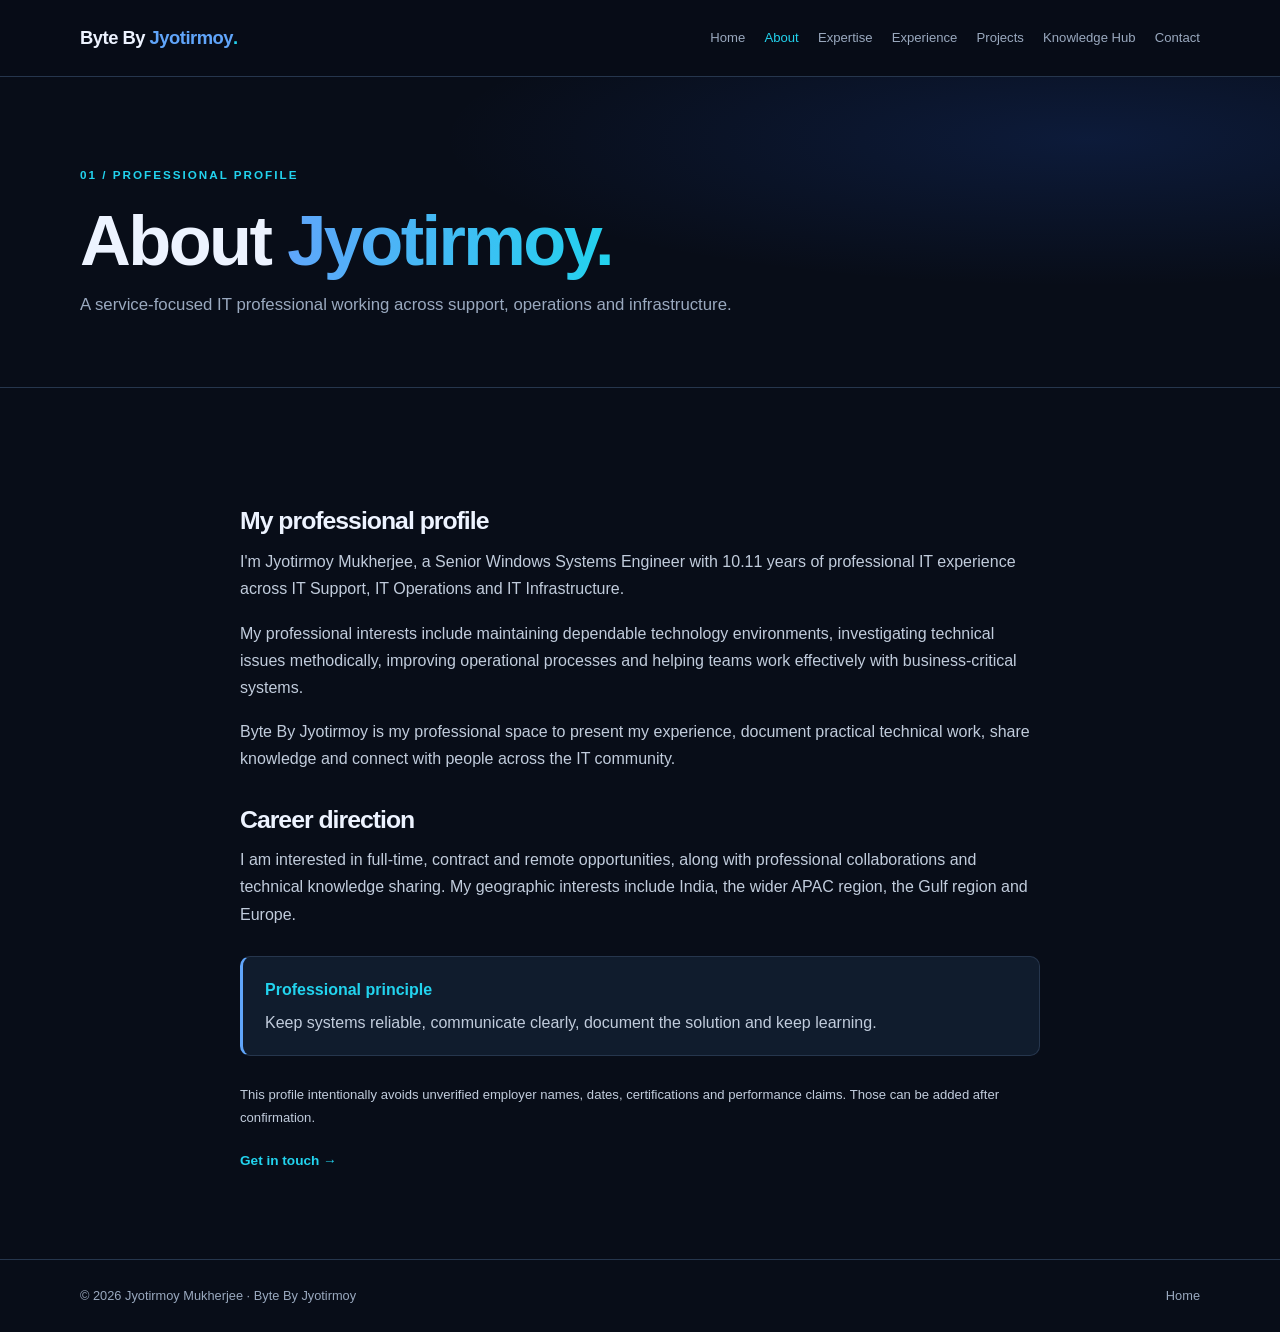
==== pages/about.html @ fb9c0bba "Build responsive multi-page portfolio foundation" ====
<!doctype html>
<html lang="en">
<head>
  <meta charset="utf-8"><meta name="viewport" content="width=device-width, initial-scale=1"><meta name="theme-color" content="#080d18">
  <meta name="description" content="Professional profile of Jyotirmoy Mukherjee, Senior Windows Systems Engineer.">
  <meta name="author" content="Jyotirmoy Mukherjee"><link rel="canonical" href="https://bytebyjm.vercel.app/pages/about.html"><link rel="icon" href="../favicon.svg" type="image/svg+xml"><link rel="stylesheet" href="../css/style.css"><title>About | Byte By Jyotirmoy</title><script src="../js/main.js" defer></script>
</head>
<body>
<header class="site-header"><div class="container nav-wrap"><a class="brand" href="../index.html">Byte By <span>Jyotirmoy</span><b>.</b></a><button class="menu-toggle" type="button" aria-expanded="false" aria-controls="primary-nav">Menu <span aria-hidden="true">☰</span></button><nav id="primary-nav" class="primary-nav" aria-label="Main navigation"><a href="../index.html">Home</a><a href="about.html" aria-current="page">About</a><a href="expertise.html">Expertise</a><a href="experience.html">Experience</a><a href="projects.html">Projects</a><a href="knowledge.html">Knowledge Hub</a><a href="contact.html">Contact</a></nav></div></header>
<main><section class="page-hero"><div class="container"><p class="eyebrow">01 / Professional profile</p><h1>About <span>Jyotirmoy.</span></h1><p class="lead">A service-focused IT professional working across support, operations and infrastructure.</p></div></section>
<section class="section"><div class="container content-narrow"><h2>My professional profile</h2><p>I'm Jyotirmoy Mukherjee, a Senior Windows Systems Engineer with 10.11 years of professional IT experience across IT Support, IT Operations and IT Infrastructure.</p><p>My professional interests include maintaining dependable technology environments, investigating technical issues methodically, improving operational processes and helping teams work effectively with business-critical systems.</p><p>Byte By Jyotirmoy is my professional space to present my experience, document practical technical work, share knowledge and connect with people across the IT community.</p><h2>Career direction</h2><p>I am interested in full-time, contract and remote opportunities, along with professional collaborations and technical knowledge sharing. My geographic interests include India, the wider APAC region, the Gulf region and Europe.</p><div class="callout"><strong>Professional principle</strong><p>Keep systems reliable, communicate clearly, document the solution and keep learning.</p></div><p class="muted small">This profile intentionally avoids unverified employer names, dates, certifications and performance claims. Those can be added after confirmation.</p><a class="text-link" href="contact.html">Get in touch →</a></div></section></main>
<footer class="site-footer"><div class="container footer-inner"><p>© <span data-year></span> Jyotirmoy Mukherjee · Byte By Jyotirmoy</p><p><a href="../index.html">Home</a></p></div></footer><a class="back-top" href="#top" aria-label="Back to top">↑</a></body></html>
---- css/style.css ----
:root{color-scheme:dark;--bg:#080d18;--surface:#101827;--surface-2:#142238;--text:#edf3ff;--muted:#9aa9bf;--blue:#60a5fa;--cyan:#22d3ee;--border:#26364d;--max:1120px}
*{box-sizing:border-box;margin:0;padding:0}
html{scroll-behavior:smooth;scroll-padding-top:90px}
body{background:var(--bg);color:var(--text);font-family:Inter,"Segoe UI",Arial,sans-serif;line-height:1.7;min-height:100vh}
a{color:inherit;text-decoration:none}
a:focus-visible,button:focus-visible{outline:3px solid var(--cyan);outline-offset:4px}
.container{width:min(92%,var(--max));margin-inline:auto}
.site-header{position:sticky;top:0;z-index:20;background:rgba(8,13,24,.94);backdrop-filter:blur(14px);border-bottom:1px solid var(--border)}
.nav-wrap{min-height:76px;display:flex;align-items:center;justify-content:space-between;gap:24px}
.brand{font-size:1.15rem;font-weight:800;letter-spacing:-.5px;white-space:nowrap}.brand span{color:var(--blue)}.brand b{color:var(--cyan)}
.primary-nav{display:flex;align-items:center;gap:clamp(10px,1.5vw,22px)}.primary-nav a{font-size:.82rem;color:var(--muted);transition:color .2s}.primary-nav a:hover,.primary-nav a[aria-current=page]{color:var(--cyan)}
.menu-toggle{display:none;background:var(--surface);border:1px solid var(--border);border-radius:8px;padding:8px 12px;color:var(--text);font:inherit;cursor:pointer}
.hero{position:relative;overflow:hidden;min-height:620px;display:flex;align-items:center;background:radial-gradient(ellipse at 78% 28%,rgba(37,99,235,.2),transparent 40%),radial-gradient(ellipse at 10% 85%,rgba(34,211,238,.09),transparent 36%)}
.hero-inner{position:relative;padding-block:90px}.eyebrow{color:var(--cyan);font-size:.73rem;font-weight:800;letter-spacing:2px;text-transform:uppercase}
h1{font-size:clamp(2.6rem,6.5vw,5.2rem);line-height:1.08;letter-spacing:-2.6px;margin:18px 0 22px;max-width:850px}h1 span,.gradient{background:linear-gradient(95deg,var(--blue),var(--cyan));background-clip:text;-webkit-background-clip:text;color:transparent}
.hero h2{font-size:clamp(1.1rem,2.7vw,1.55rem);font-weight:550;color:#c7d7ed}
.lead{max-width:720px;color:var(--muted);font-size:1.05rem;margin:20px 0 28px}
.button-row{display:flex;flex-wrap:wrap;gap:12px}.button{display:inline-flex;align-items:center;justify-content:center;gap:10px;padding:12px 19px;border-radius:8px;border:1px solid var(--border);font-size:.88rem;font-weight:750;transition:transform .2s,border-color .2s}.button:hover{transform:translateY(-2px);border-color:var(--cyan)}.button-primary{background:linear-gradient(100deg,#2563eb,#0891b2);border:0;color:#fff}.button-quiet{background:var(--surface)}
.availability{margin-top:28px;color:var(--muted);font-size:.85rem;display:flex;align-items:center;gap:10px}.status-dot{width:9px;height:9px;border-radius:50%;background:#34d399;box-shadow:0 0 12px #34d399}
.hero-orbit{position:absolute;right:4%;top:50%;transform:translateY(-50%);width:230px;height:230px;border:1px solid rgba(96,165,250,.25);border-radius:50%;display:grid;place-items:center;color:rgba(96,165,250,.28);font-weight:900;font-size:2rem;letter-spacing:5px;box-shadow:0 0 70px rgba(34,211,238,.07),inset 0 0 60px rgba(37,99,235,.08)}.hero-orbit span{position:absolute}.hero-orbit span:nth-child(2){font-size:.75rem;letter-spacing:3px;transform:translateY(30px)}.hero-orbit span:nth-child(3){font-size:.75rem;letter-spacing:3px;transform:translateY(55px)}
.section{padding:86px 0}.section-alt{background:#0b1321;border-block:1px solid var(--border)}.section-heading{max-width:700px;margin-bottom:34px}.section-heading h2,.split-callout h2,.content-narrow h2,.contact-layout h2{font-size:clamp(1.8rem,4vw,2.7rem);line-height:1.2;letter-spacing:-1px;margin:10px 0 14px}.section-heading>p:last-child{color:var(--muted)}
.stat-grid{display:grid;grid-template-columns:repeat(3,1fr);gap:15px;margin-bottom:20px}.stat-card{background:var(--surface);border:1px solid var(--border);border-radius:13px;padding:22px}.stat-card strong{display:block;font-size:1.8rem;color:var(--blue)}.stat-card span{font-size:.85rem;color:var(--muted)}
.feature-grid{display:grid;grid-template-columns:repeat(3,minmax(0,1fr));gap:17px}.feature-card{display:flex;flex-direction:column;align-items:flex-start;min-height:230px;padding:24px;background:var(--surface);border:1px solid var(--border);border-radius:14px;transition:transform .2s,border-color .2s}.feature-card:hover{transform:translateY(-3px);border-color:#3b6591}.feature-card h2,.feature-card h3{font-size:1.2rem;margin:13px 0 8px}.feature-card p{font-size:.9rem;color:var(--muted)}.card-kicker{color:var(--cyan);font-size:.7rem;letter-spacing:1.5px;font-weight:800}.text-link{color:var(--cyan);font-size:.85rem;font-weight:700;margin-top:auto;padding-top:18px}
.split-callout{display:flex;align-items:center;justify-content:space-between;gap:30px}.split-callout>div{max-width:650px}.muted{color:var(--muted)}.small{font-size:.82rem}
.page-hero{padding:88px 0 68px;background:radial-gradient(ellipse at 85% 20%,rgba(37,99,235,.16),transparent 42%);border-bottom:1px solid var(--border)}.page-hero h1{font-size:clamp(2.5rem,6vw,4.4rem);margin-bottom:10px}.page-hero .lead{margin:12px 0 0}
.content-narrow{max-width:800px}.content-narrow h2{font-size:1.55rem;margin:32px 0 12px}.content-narrow p{color:#c1ccdc;margin:0 0 17px}
.callout,.note{padding:19px 22px;margin:28px 0;background:#101c2d;border:1px solid var(--border);border-left:3px solid var(--blue);border-radius:10px}.callout p{margin:6px 0 0}.callout strong{color:var(--cyan)}.note{color:var(--muted);font-size:.85rem}
.expertise-grid .feature-card{min-height:220px}.expertise-grid h2{margin:10px 0}.tag-list{display:flex;flex-wrap:wrap;gap:8px;margin-top:18px}.tag-list span,.pill{display:inline-flex;border:1px solid #29466b;background:#182b45;color:#b6d7ff;border-radius:30px;padding:4px 10px;font-size:.73rem}.pill{margin-top:18px}
.experience-panel{padding:26px;margin-bottom:18px;border:1px solid var(--border);border-radius:13px;background:var(--surface)}.experience-panel h2{font-size:1.45rem;margin:8px 0}.experience-panel p{margin:8px 0}
.contact-layout{display:grid;grid-template-columns:1.1fr .9fr;gap:32px;align-items:start}.contact-layout .button{margin-top:14px}.contact-card{background:var(--surface);border:1px solid var(--border);border-radius:14px;padding:27px}.contact-card h3{margin-bottom:18px}.contact-card p{margin:0 0 17px}.contact-card a{color:var(--cyan);overflow-wrap:anywhere}
.site-footer{border-top:1px solid var(--border);padding:25px 0;color:var(--muted);font-size:.8rem}.footer-inner{display:flex;justify-content:space-between;gap:15px;flex-wrap:wrap}.site-footer a:hover{color:var(--cyan)}
.back-top{position:fixed;right:20px;bottom:20px;width:42px;height:42px;display:grid;place-items:center;border-radius:9px;background:var(--surface-2);border:1px solid var(--border);color:var(--text);opacity:0;pointer-events:none;transition:opacity .2s}.back-top.visible{opacity:1;pointer-events:auto}
@media(max-width:920px){.primary-nav{gap:10px}.primary-nav a{font-size:.76rem}.hero-orbit{opacity:.45;right:-4%}.hero-inner{z-index:1}}
@media(max-width:760px){.nav-wrap{min-height:68px}.menu-toggle{display:inline-flex;gap:9px;align-items:center}.primary-nav{display:none;position:absolute;top:68px;left:0;right:0;padding:18px 4%;background:#0c1422;border-bottom:1px solid var(--border);flex-direction:column;align-items:stretch;gap:0}.primary-nav.open{display:flex}.primary-nav a{padding:10px 4px;font-size:.9rem}.hero{min-height:560px}.hero-orbit{width:160px;height:160px;right:-45px;top:70%;opacity:.24}.feature-grid{grid-template-columns:repeat(2,minmax(0,1fr))}.contact-layout{grid-template-columns:1fr}.split-callout{align-items:flex-start;flex-direction:column}}
@media(max-width:540px){.section{padding:64px 0}.hero-inner{padding-block:72px}h1{letter-spacing:-1.4px}.feature-grid,.stat-grid{grid-template-columns:1fr}.feature-card{min-height:190px}.page-hero{padding:68px 0 52px}.footer-inner{flex-direction:column}}
@media(prefers-reduced-motion:reduce){html{scroll-behavior:auto}*,*::before,*::after{transition:none!important;animation:none!important}}
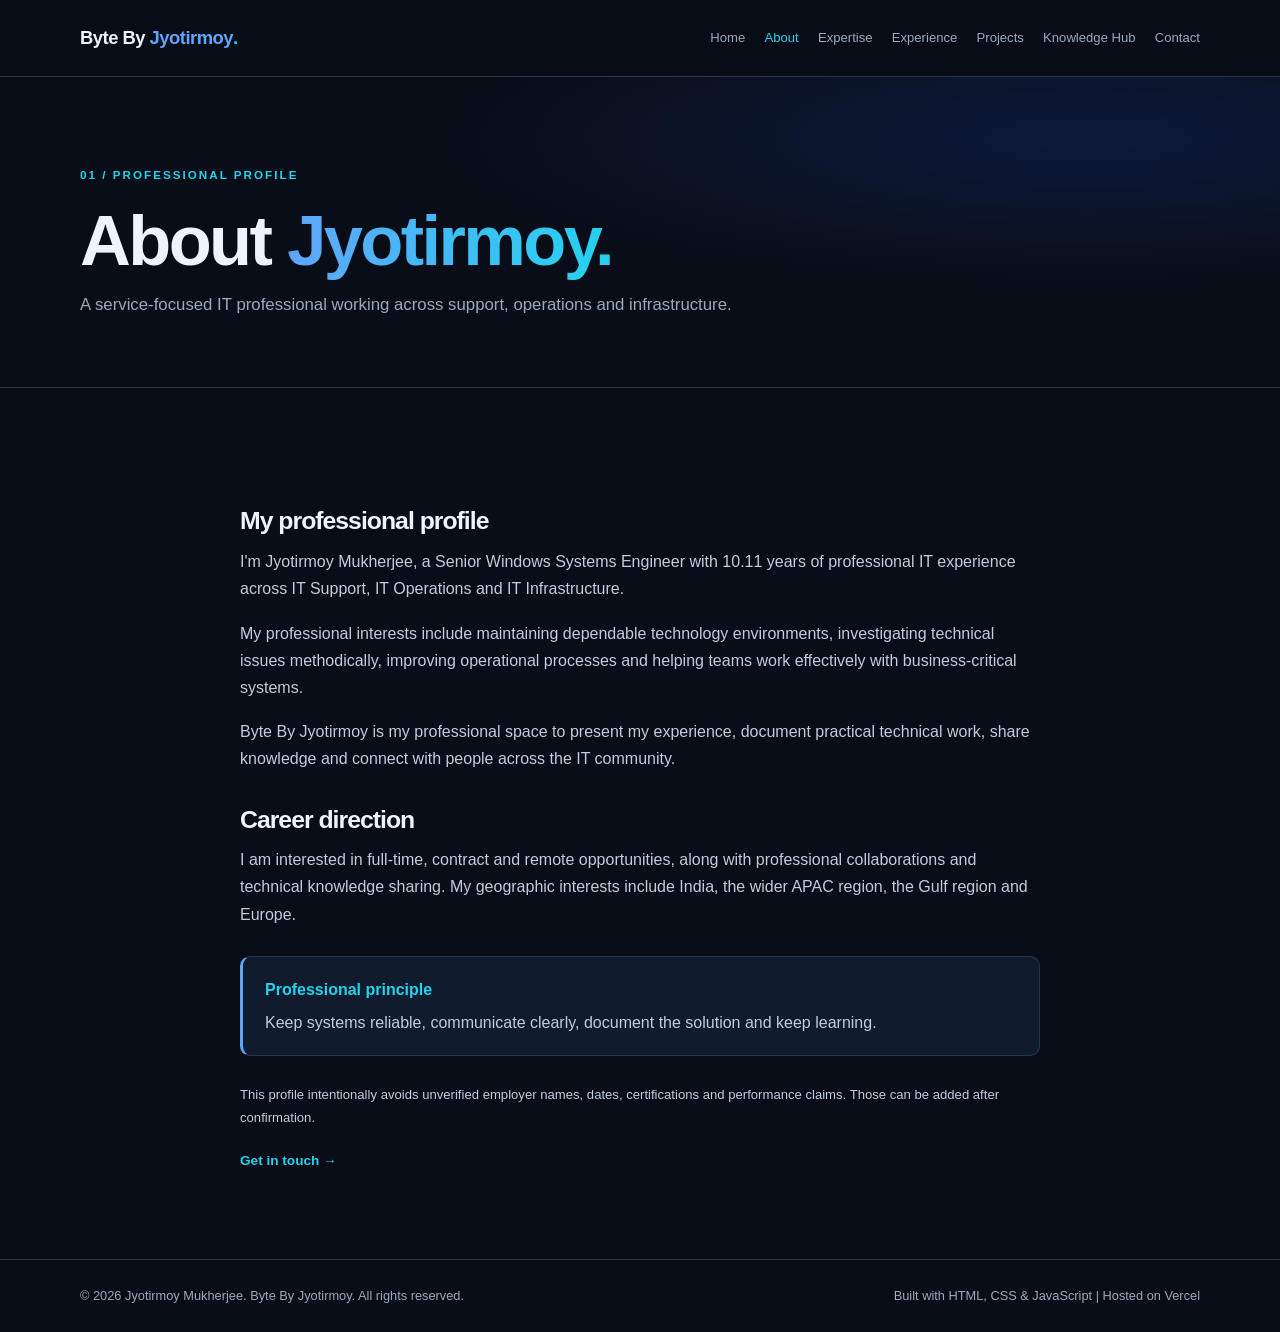
==== commit 49b10e47: "Update portfolio footer and professional contact details" ====
--- a/pages/about.html
+++ b/pages/about.html
@@ -9,4 +9,4 @@
 <header class="site-header"><div class="container nav-wrap"><a class="brand" href="../index.html">Byte By <span>Jyotirmoy</span><b>.</b></a><button class="menu-toggle" type="button" aria-expanded="false" aria-controls="primary-nav">Menu <span aria-hidden="true">☰</span></button><nav id="primary-nav" class="primary-nav" aria-label="Main navigation"><a href="../index.html">Home</a><a href="about.html" aria-current="page">About</a><a href="expertise.html">Expertise</a><a href="experience.html">Experience</a><a href="projects.html">Projects</a><a href="knowledge.html">Knowledge Hub</a><a href="contact.html">Contact</a></nav></div></header>
 <main><section class="page-hero"><div class="container"><p class="eyebrow">01 / Professional profile</p><h1>About <span>Jyotirmoy.</span></h1><p class="lead">A service-focused IT professional working across support, operations and infrastructure.</p></div></section>
 <section class="section"><div class="container content-narrow"><h2>My professional profile</h2><p>I'm Jyotirmoy Mukherjee, a Senior Windows Systems Engineer with 10.11 years of professional IT experience across IT Support, IT Operations and IT Infrastructure.</p><p>My professional interests include maintaining dependable technology environments, investigating technical issues methodically, improving operational processes and helping teams work effectively with business-critical systems.</p><p>Byte By Jyotirmoy is my professional space to present my experience, document practical technical work, share knowledge and connect with people across the IT community.</p><h2>Career direction</h2><p>I am interested in full-time, contract and remote opportunities, along with professional collaborations and technical knowledge sharing. My geographic interests include India, the wider APAC region, the Gulf region and Europe.</p><div class="callout"><strong>Professional principle</strong><p>Keep systems reliable, communicate clearly, document the solution and keep learning.</p></div><p class="muted small">This profile intentionally avoids unverified employer names, dates, certifications and performance claims. Those can be added after confirmation.</p><a class="text-link" href="contact.html">Get in touch →</a></div></section></main>
-<footer class="site-footer"><div class="container footer-inner"><p>© <span data-year></span> Jyotirmoy Mukherjee · Byte By Jyotirmoy</p><p><a href="../index.html">Home</a></p></div></footer><a class="back-top" href="#top" aria-label="Back to top">↑</a></body></html>+<footer class="site-footer"><div class="container footer-inner"><p>© <span data-year></span> Jyotirmoy Mukherjee. Byte By Jyotirmoy. All rights reserved.</p><p>Built with HTML, CSS &amp; JavaScript | Hosted on Vercel</p></div></footer><a class="back-top" href="#top" aria-label="Back to top">↑</a></body></html>
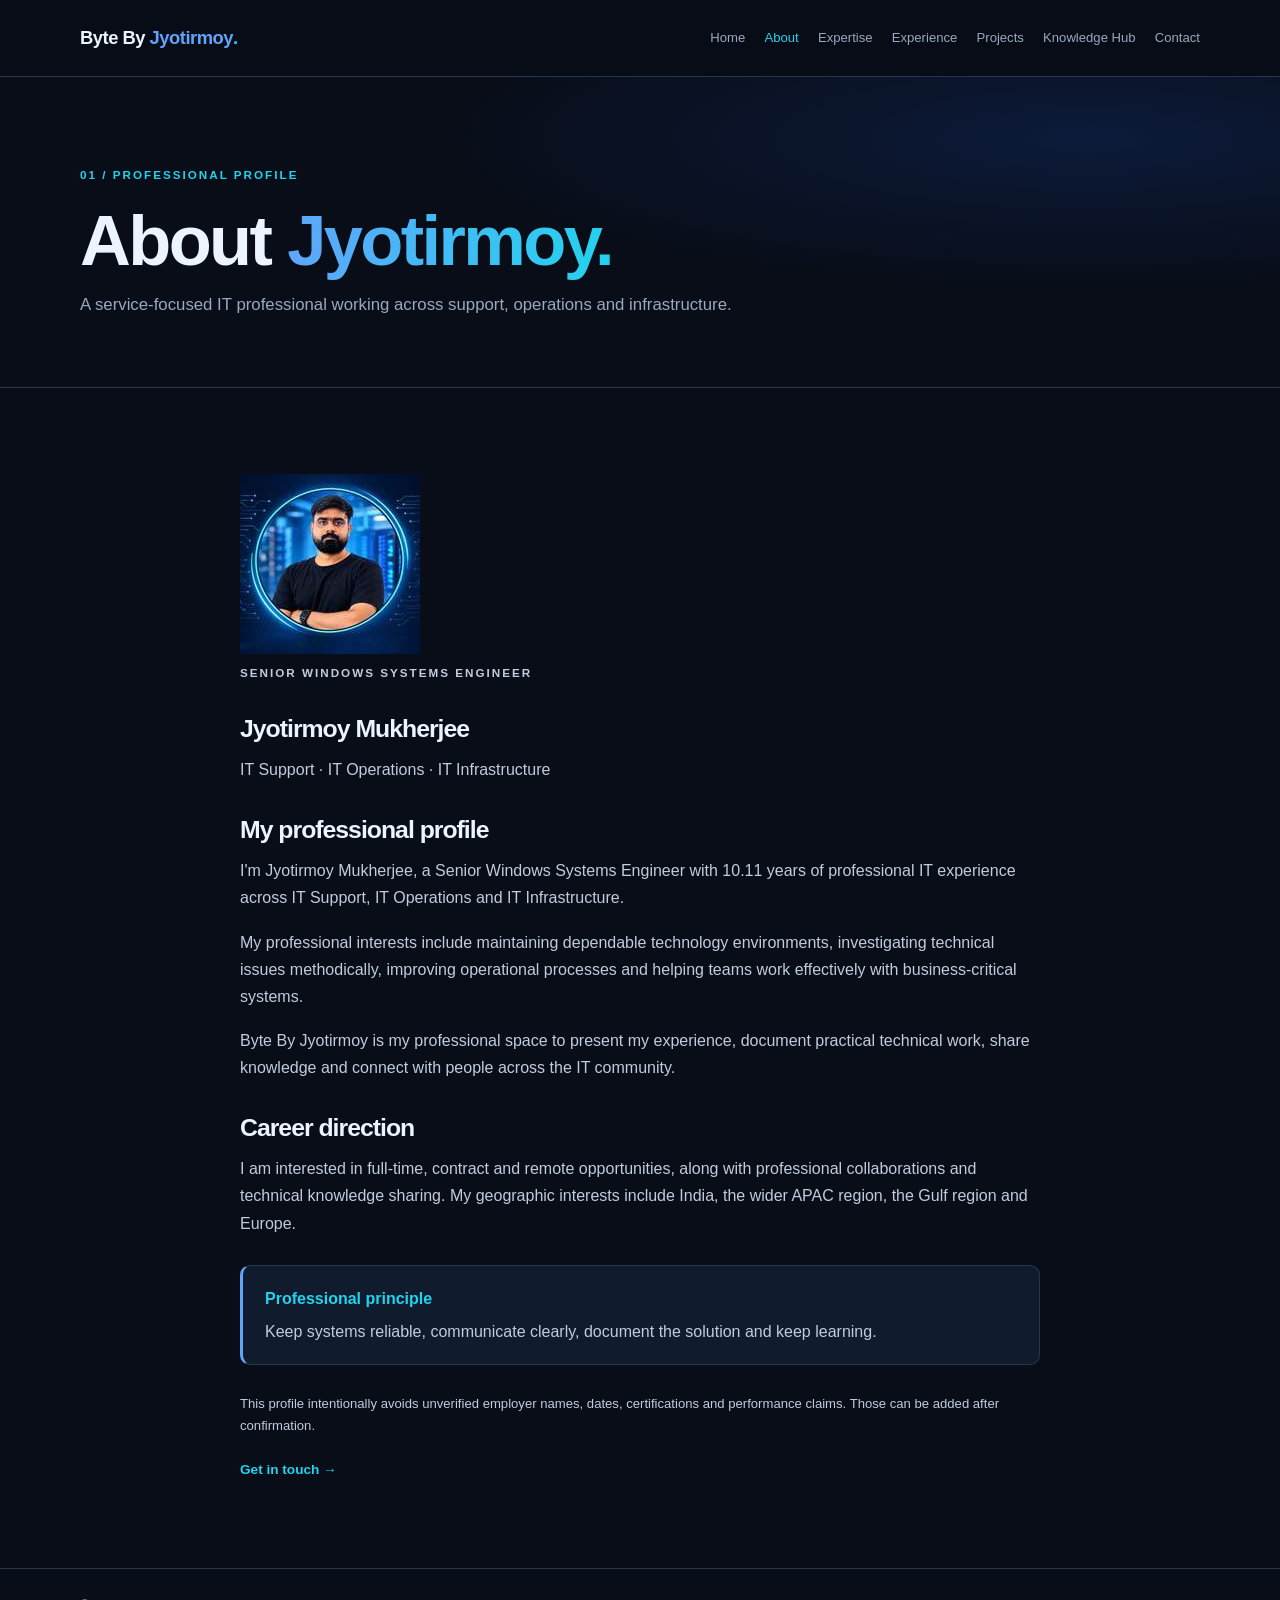
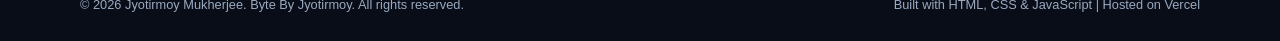
==== commit 7cefb124: "Add approved circular portrait to About page" ====
--- a/pages/about.html
+++ b/pages/about.html
@@ -8,5 +8,10 @@
 <body>
 <header class="site-header"><div class="container nav-wrap"><a class="brand" href="../index.html">Byte By <span>Jyotirmoy</span><b>.</b></a><button class="menu-toggle" type="button" aria-expanded="false" aria-controls="primary-nav">Menu <span aria-hidden="true">☰</span></button><nav id="primary-nav" class="primary-nav" aria-label="Main navigation"><a href="../index.html">Home</a><a href="about.html" aria-current="page">About</a><a href="expertise.html">Expertise</a><a href="experience.html">Experience</a><a href="projects.html">Projects</a><a href="knowledge.html">Knowledge Hub</a><a href="contact.html">Contact</a></nav></div></header>
 <main><section class="page-hero"><div class="container"><p class="eyebrow">01 / Professional profile</p><h1>About <span>Jyotirmoy.</span></h1><p class="lead">A service-focused IT professional working across support, operations and infrastructure.</p></div></section>
-<section class="section"><div class="container content-narrow"><h2>My professional profile</h2><p>I'm Jyotirmoy Mukherjee, a Senior Windows Systems Engineer with 10.11 years of professional IT experience across IT Support, IT Operations and IT Infrastructure.</p><p>My professional interests include maintaining dependable technology environments, investigating technical issues methodically, improving operational processes and helping teams work effectively with business-critical systems.</p><p>Byte By Jyotirmoy is my professional space to present my experience, document practical technical work, share knowledge and connect with people across the IT community.</p><h2>Career direction</h2><p>I am interested in full-time, contract and remote opportunities, along with professional collaborations and technical knowledge sharing. My geographic interests include India, the wider APAC region, the Gulf region and Europe.</p><div class="callout"><strong>Professional principle</strong><p>Keep systems reliable, communicate clearly, document the solution and keep learning.</p></div><p class="muted small">This profile intentionally avoids unverified employer names, dates, certifications and performance claims. Those can be added after confirmation.</p><a class="text-link" href="contact.html">Get in touch →</a></div></section></main>
+<section class="section"><div class="container content-narrow">
+<div class="about-profile">
+  <div class="about-portrait-frame"><img class="about-portrait" src="../assets/jyotirmoy-about-portrait.jpg" alt="Portrait of Jyotirmoy Mukherjee wearing a plain black T-shirt" width="180" height="180" fetchpriority="high"></div>
+  <div class="about-profile-intro"><p class="eyebrow">Senior Windows Systems Engineer</p><h2>Jyotirmoy Mukherjee</h2><p>IT Support · IT Operations · IT Infrastructure</p></div>
+</div>
+<h2>My professional profile</h2><p>I'm Jyotirmoy Mukherjee, a Senior Windows Systems Engineer with 10.11 years of professional IT experience across IT Support, IT Operations and IT Infrastructure.</p><p>My professional interests include maintaining dependable technology environments, investigating technical issues methodically, improving operational processes and helping teams work effectively with business-critical systems.</p><p>Byte By Jyotirmoy is my professional space to present my experience, document practical technical work, share knowledge and connect with people across the IT community.</p><h2>Career direction</h2><p>I am interested in full-time, contract and remote opportunities, along with professional collaborations and technical knowledge sharing. My geographic interests include India, the wider APAC region, the Gulf region and Europe.</p><div class="callout"><strong>Professional principle</strong><p>Keep systems reliable, communicate clearly, document the solution and keep learning.</p></div><p class="muted small">This profile intentionally avoids unverified employer names, dates, certifications and performance claims. Those can be added after confirmation.</p><a class="text-link" href="contact.html">Get in touch →</a></div></section></main>
 <footer class="site-footer"><div class="container footer-inner"><p>© <span data-year></span> Jyotirmoy Mukherjee. Byte By Jyotirmoy. All rights reserved.</p><p>Built with HTML, CSS &amp; JavaScript | Hosted on Vercel</p></div></footer><a class="back-top" href="#top" aria-label="Back to top">↑</a></body></html>
--- a/css/style.css
+++ b/css/style.css
@@ -27,10 +27,38 @@
 .callout,.note{padding:19px 22px;margin:28px 0;background:#101c2d;border:1px solid var(--border);border-left:3px solid var(--blue);border-radius:10px}.callout p{margin:6px 0 0}.callout strong{color:var(--cyan)}.note{color:var(--muted);font-size:.85rem}
 .expertise-grid .feature-card{min-height:220px}.expertise-grid h2{margin:10px 0}.tag-list{display:flex;flex-wrap:wrap;gap:8px;margin-top:18px}.tag-list span,.pill{display:inline-flex;border:1px solid #29466b;background:#182b45;color:#b6d7ff;border-radius:30px;padding:4px 10px;font-size:.73rem}.pill{margin-top:18px}
 .experience-panel{padding:26px;margin-bottom:18px;border:1px solid var(--border);border-radius:13px;background:var(--surface)}.experience-panel h2{font-size:1.45rem;margin:8px 0}.experience-panel p{margin:8px 0}
-.contact-layout{display:grid;grid-template-columns:1.1fr .9fr;gap:32px;align-items:start}.contact-layout .button{margin-top:14px}.contact-card{background:var(--surface);border:1px solid var(--border);border-radius:14px;padding:27px}.contact-card h3{margin-bottom:18px}.contact-card p{margin:0 0 17px}.contact-card a{color:var(--cyan);overflow-wrap:anywhere}
+.contact-layout{display:grid;grid-template-columns:1.1fr .9fr;gap:32px;align-items:start}.contact-layout .button{margin-top:14px}.contact-card{background:var(--surface);border:1px solid var(--border);border-radius:14px;padding:27px}.contact-card h3{margin-bottom:18px}.contact-card p{margin:0 0 17px}.contact-card a{color:var(--cyan);overflow-wrap:anywhere}.contact-layout ul{padding-left:1.2rem;color:var(--muted)}.contact-layout li{margin:0 0 10px}.contact-card li{overflow-wrap:anywhere}
 .site-footer{border-top:1px solid var(--border);padding:25px 0;color:var(--muted);font-size:.8rem}.footer-inner{display:flex;justify-content:space-between;gap:15px;flex-wrap:wrap}.site-footer a:hover{color:var(--cyan)}
 .back-top{position:fixed;right:20px;bottom:20px;width:42px;height:42px;display:grid;place-items:center;border-radius:9px;background:var(--surface-2);border:1px solid var(--border);color:var(--text);opacity:0;pointer-events:none;transition:opacity .2s}.back-top.visible{opacity:1;pointer-events:auto}
 @media(max-width:920px){.primary-nav{gap:10px}.primary-nav a{font-size:.76rem}.hero-orbit{opacity:.45;right:-4%}.hero-inner{z-index:1}}
 @media(max-width:760px){.nav-wrap{min-height:68px}.menu-toggle{display:inline-flex;gap:9px;align-items:center}.primary-nav{display:none;position:absolute;top:68px;left:0;right:0;padding:18px 4%;background:#0c1422;border-bottom:1px solid var(--border);flex-direction:column;align-items:stretch;gap:0}.primary-nav.open{display:flex}.primary-nav a{padding:10px 4px;font-size:.9rem}.hero{min-height:560px}.hero-orbit{width:160px;height:160px;right:-45px;top:70%;opacity:.24}.feature-grid{grid-template-columns:repeat(2,minmax(0,1fr))}.contact-layout{grid-template-columns:1fr}.split-callout{align-items:flex-start;flex-direction:column}}
 @media(max-width:540px){.section{padding:64px 0}.hero-inner{padding-block:72px}h1{letter-spacing:-1.4px}.feature-grid,.stat-grid{grid-template-columns:1fr}.feature-card{min-height:190px}.page-hero{padding:68px 0 52px}.footer-inner{flex-direction:column}}
 @media(prefers-reduced-motion:reduce){html{scroll-behavior:auto}*,*::before,*::after{transition:none!important;animation:none!important}}
+
+.article-content{max-width:820px}.article-content>p{color:#c1ccdc;margin:0 0 20px}.article-content h2{font-size:1.45rem;margin:30px 0 12px}.article-content ul,.article-content ol{padding-left:1.4rem;color:#c1ccdc;margin:10px 0 22px}.article-content li{margin:0 0 12px}.article-steps{list-style:none;counter-reset:article-step;padding:0!important}.article-steps>li{counter-increment:article-step;padding:22px;margin:18px 0;background:var(--surface);border:1px solid var(--border);border-radius:12px}.article-steps>li h2{margin:0 0 10px}.article-steps>li h2:before{content:counter(article-step) ". ";color:var(--cyan)}.article-content pre{overflow-x:auto;padding:16px 18px;margin:14px 0 20px;background:#050a12;border:1px solid var(--border);border-radius:9px;color:#b9e6ff}.article-content code{font-family:Consolas,"Courier New",monospace}.article-discussion{padding:22px;margin:28px 0;background:var(--surface);border:1px solid var(--border);border-radius:12px}.article-tags{color:var(--cyan)!important;font-weight:650}
+
+/* Tips & Tricks article: animated USB storage illustration */
+.usb-visual{position:relative;min-height:230px;margin:0 0 32px;padding:28px;display:flex;align-items:center;justify-content:center;gap:34px;overflow:hidden;background:radial-gradient(ellipse at 50% 50%,rgba(34,211,238,.11),transparent 62%),#0b1422;border:1px solid var(--border);border-radius:16px}
+.usb-visual-orbit{position:absolute;width:190px;height:190px;border:1px dashed rgba(96,165,250,.35);border-radius:50%;animation:usb-orbit 18s linear infinite}
+.usb-drive{position:relative;width:78px;height:112px;animation:usb-float 3s ease-in-out infinite;filter:drop-shadow(0 10px 18px rgba(0,0,0,.3))}
+.usb-body{position:absolute;left:8px;bottom:0;width:62px;height:76px;border:2px solid #60a5fa;border-radius:12px 12px 17px 17px;background:linear-gradient(145deg,#1e4168,#10243d)}
+.usb-cap{position:absolute;left:19px;top:0;width:40px;height:39px;border:2px solid #93c5fd;border-bottom:0;border-radius:7px 7px 2px 2px;background:#183554}
+.usb-prongs{position:absolute;z-index:2;left:27px;top:-9px;width:8px;height:17px;background:#cbd5e1;box-shadow:16px 0 #cbd5e1}
+.usb-visual-status{display:flex;flex-direction:column;gap:5px;z-index:1}
+.usb-visual-status strong{font-size:1.05rem;letter-spacing:1.4px}
+.usb-visual-status>span:last-child{color:#fda4af;font-size:.75rem;font-weight:800;letter-spacing:1.5px}
+.usb-status-dot{width:9px;height:9px;border-radius:50%;background:#fb7185;box-shadow:0 0 0 0 rgba(251,113,133,.55);animation:usb-pulse 1.8s infinite}
+.usb-registry-label{position:absolute;bottom:16px;right:18px;color:var(--muted);font:.75rem Consolas,monospace}
+.usb-registry-label b{color:var(--cyan);margin-left:8px}
+.article-content kbd{display:inline-block;padding:2px 7px;border:1px solid var(--border);border-radius:5px;background:#101827;color:#dbeafe;font:.85em Consolas,monospace}
+.registry-values{display:grid;grid-template-columns:repeat(2,minmax(0,1fr));gap:14px;margin:22px 0}
+.registry-values>div{display:flex;flex-direction:column;gap:5px;padding:18px;background:var(--surface);border:1px solid var(--border);border-radius:11px}
+.registry-values span{font:800 1.8rem Consolas,monospace;color:var(--cyan)}
+.registry-values small,.article-source{color:var(--muted)}
+.article-source{font-size:.84rem;margin:22px 0}
+.article-source a{color:var(--cyan);text-decoration:underline;text-underline-offset:3px}
+@keyframes usb-float{0%,100%{transform:translateY(0)}50%{transform:translateY(-9px)}}
+@keyframes usb-pulse{0%{box-shadow:0 0 0 0 rgba(251,113,133,.55)}70%{box-shadow:0 0 0 11px rgba(251,113,133,0)}100%{box-shadow:0 0 0 0 rgba(251,113,133,0)}}
+@keyframes usb-orbit{to{transform:rotate(360deg)}}
+@media(max-width:540px){.usb-visual{min-height:205px;gap:20px;padding:22px 14px}.usb-visual-orbit{width:155px;height:155px}.usb-drive{transform:scale(.85)}.registry-values{grid-template-columns:1fr}.usb-registry-label{font-size:.65rem}}
+@media(prefers-reduced-motion:reduce){.usb-visual-orbit,.usb-drive,.usb-status-dot{animation:none!important}}
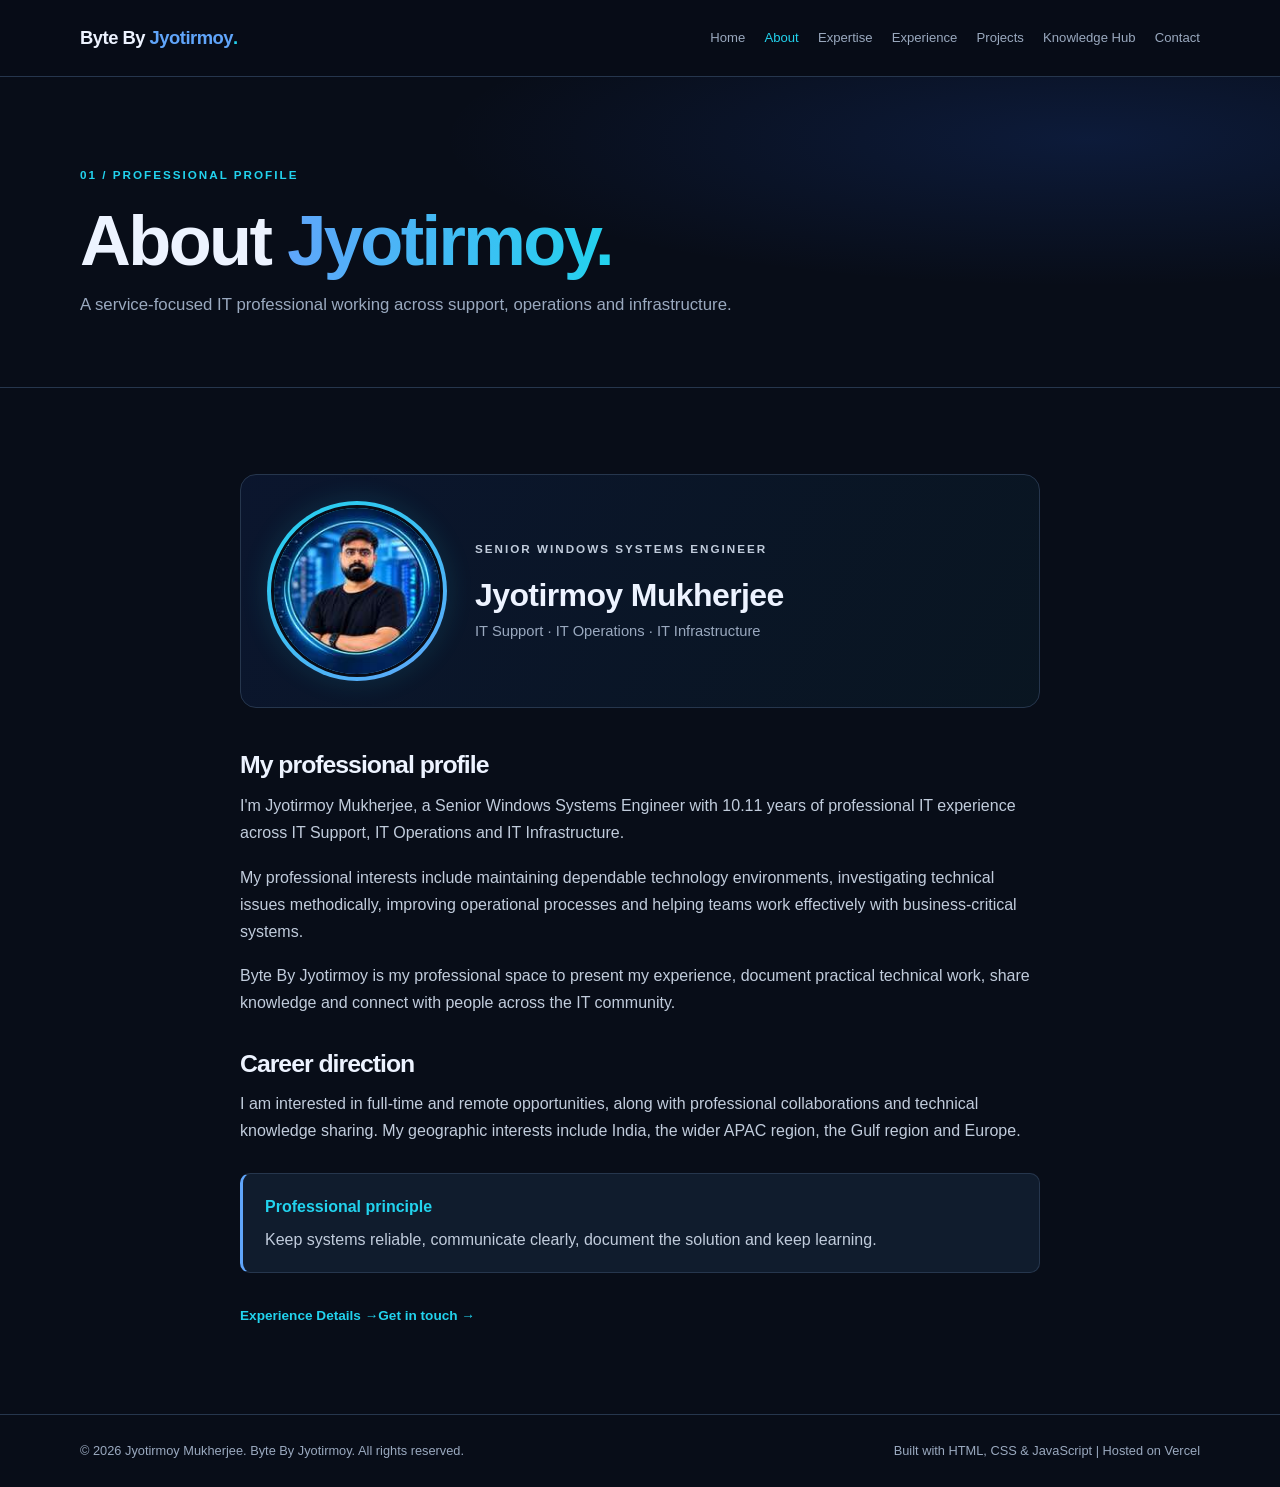
==== commit c8532c2c: "Update About career direction and experience link" ====
--- a/pages/about.html
+++ b/pages/about.html
@@ -13,5 +13,5 @@
   <div class="about-portrait-frame"><img class="about-portrait" src="../assets/jyotirmoy-about-portrait.jpg" alt="Portrait of Jyotirmoy Mukherjee wearing a plain black T-shirt" width="180" height="180" fetchpriority="high"></div>
   <div class="about-profile-intro"><p class="eyebrow">Senior Windows Systems Engineer</p><h2>Jyotirmoy Mukherjee</h2><p>IT Support · IT Operations · IT Infrastructure</p></div>
 </div>
-<h2>My professional profile</h2><p>I'm Jyotirmoy Mukherjee, a Senior Windows Systems Engineer with 10.11 years of professional IT experience across IT Support, IT Operations and IT Infrastructure.</p><p>My professional interests include maintaining dependable technology environments, investigating technical issues methodically, improving operational processes and helping teams work effectively with business-critical systems.</p><p>Byte By Jyotirmoy is my professional space to present my experience, document practical technical work, share knowledge and connect with people across the IT community.</p><h2>Career direction</h2><p>I am interested in full-time, contract and remote opportunities, along with professional collaborations and technical knowledge sharing. My geographic interests include India, the wider APAC region, the Gulf region and Europe.</p><div class="callout"><strong>Professional principle</strong><p>Keep systems reliable, communicate clearly, document the solution and keep learning.</p></div><p class="muted small">This profile intentionally avoids unverified employer names, dates, certifications and performance claims. Those can be added after confirmation.</p><a class="text-link" href="contact.html">Get in touch →</a></div></section></main>
+<h2>My professional profile</h2><p>I'm Jyotirmoy Mukherjee, a Senior Windows Systems Engineer with 10.11 years of professional IT experience across IT Support, IT Operations and IT Infrastructure.</p><p>My professional interests include maintaining dependable technology environments, investigating technical issues methodically, improving operational processes and helping teams work effectively with business-critical systems.</p><p>Byte By Jyotirmoy is my professional space to present my experience, document practical technical work, share knowledge and connect with people across the IT community.</p><h2>Career direction</h2><p>I am interested in full-time and remote opportunities, along with professional collaborations and technical knowledge sharing. My geographic interests include India, the wider APAC region, the Gulf region and Europe.</p><div class="callout"><strong>Professional principle</strong><p>Keep systems reliable, communicate clearly, document the solution and keep learning.</p></div><a class="text-link" href="experience.html">Experience Details →</a><a class="text-link" href="contact.html">Get in touch →</a></div></section></main>
 <footer class="site-footer"><div class="container footer-inner"><p>© <span data-year></span> Jyotirmoy Mukherjee. Byte By Jyotirmoy. All rights reserved.</p><p>Built with HTML, CSS &amp; JavaScript | Hosted on Vercel</p></div></footer><a class="back-top" href="#top" aria-label="Back to top">↑</a></body></html>
--- a/css/style.css
+++ b/css/style.css
@@ -62,3 +62,131 @@
 @keyframes usb-orbit{to{transform:rotate(360deg)}}
 @media(max-width:540px){.usb-visual{min-height:205px;gap:20px;padding:22px 14px}.usb-visual-orbit{width:155px;height:155px}.usb-drive{transform:scale(.85)}.registry-values{grid-template-columns:1fr}.usb-registry-label{font-size:.65rem}}
 @media(prefers-reduced-motion:reduce){.usb-visual-orbit,.usb-drive,.usb-status-dot{animation:none!important}}
+
+
+/* About page portrait */
+.about-profile{display:flex;align-items:center;gap:28px;margin:0 0 42px;padding:26px;background:linear-gradient(120deg,rgba(37,99,235,.10),rgba(34,211,238,.045));border:1px solid var(--border);border-radius:16px}
+.about-portrait-frame{flex:0 0 180px;width:180px;height:180px;padding:4px;border-radius:50%;background:linear-gradient(145deg,var(--cyan),var(--blue));box-shadow:0 0 28px rgba(34,211,238,.14)}
+.about-portrait{display:block;width:100%;height:100%;object-fit:cover;object-position:center 35%;border:3px solid var(--bg);border-radius:50%}
+.about-profile-intro h2{margin:7px 0 5px;font-size:clamp(1.5rem,3vw,2rem);letter-spacing:-.6px}
+.about-profile-intro p:last-child{margin:0;color:var(--muted);font-size:.92rem}
+@media(max-width:540px){.about-profile{flex-direction:column;text-align:center;gap:18px;padding:22px 16px}.about-portrait-frame{flex-basis:160px;width:160px;height:160px}}
+
+
+/* Projects & case studies */
+.case-intro{max-width:850px;margin:0 auto 28px;text-align:center}.case-intro h2{font-size:clamp(1.6rem,4vw,2.3rem);margin:8px 0}.case-intro p:last-child{color:var(--muted)}
+.case-visual{position:relative;display:flex;align-items:center;justify-content:center;gap:clamp(8px,3vw,30px);min-height:190px;padding:35px 18px 48px;margin:30px 0;background:radial-gradient(ellipse at center,rgba(34,211,238,.1),transparent 65%),#0b1422;border:1px solid var(--border);border-radius:16px;overflow:hidden}
+.case-node{z-index:1;display:flex;flex-direction:column;align-items:center;gap:4px;min-width:120px;padding:16px 13px;background:var(--surface);border:1px solid #315274;border-radius:12px;box-shadow:0 0 22px rgba(34,211,238,.07);animation:case-glow 3.6s ease-in-out infinite}
+.case-node:nth-of-type(2){animation-delay:1.2s}.case-node:nth-of-type(3){animation-delay:2.4s}
+.case-node span{font:800 .72rem Consolas,monospace;color:var(--cyan)}.case-node b{font-size:.9rem}.case-node small{font-size:.68rem;color:var(--muted)}
+.case-visual>i{width:clamp(16px,5vw,60px);height:2px;background:linear-gradient(90deg,var(--blue),var(--cyan));position:relative;flex-shrink:1}.case-visual>i:after{content:"";position:absolute;width:7px;height:7px;right:0;top:-3px;border-top:2px solid var(--cyan);border-right:2px solid var(--cyan);transform:rotate(45deg)}
+.case-visual-caption{position:absolute;bottom:13px;right:17px;color:var(--muted);font: .65rem Consolas,monospace;letter-spacing:1px}
+.case-jump{display:flex;justify-content:center;flex-wrap:wrap;gap:10px;margin:25px 0 55px}.case-jump a{padding:8px 14px;border:1px solid var(--border);border-radius:30px;background:var(--surface);font-size:.82rem;color:#b8d9ff}.case-jump a:hover{border-color:var(--cyan);color:var(--cyan)}
+.case-section{padding-top:20px;margin:0 0 76px;scroll-margin-top:100px}.case-section-head{display:flex;justify-content:space-between;align-items:end;gap:20px;margin-bottom:23px;padding-bottom:17px;border-bottom:1px solid var(--border)}.case-section-head h2{font-size:clamp(1.7rem,4vw,2.4rem);margin:6px 0}.case-section-head p:last-child{color:var(--muted)}.case-count{white-space:nowrap;color:var(--cyan);font:700 .72rem Consolas,monospace;letter-spacing:1px}
+.case-grid{display:grid;grid-template-columns:repeat(2,minmax(0,1fr));gap:14px;align-items:start}.case-card{background:var(--surface);border:1px solid var(--border);border-radius:13px;overflow:hidden;transition:border-color .2s}.case-card[open]{border-color:#38658d}.case-card summary{display:flex;align-items:center;gap:13px;padding:19px;cursor:pointer;list-style:none}.case-card summary::-webkit-details-marker{display:none}.case-card summary:after{content:"+";margin-left:auto;color:var(--cyan);font-size:1.3rem}.case-card[open] summary:after{content:"−"}.case-number{flex:0 0 38px;width:38px;height:38px;display:grid;place-items:center;border-radius:10px;background:#142b46;color:var(--cyan);font:800 .8rem Consolas,monospace}.case-card summary b{display:block;font-size:.96rem;line-height:1.4}.case-card summary small{display:block;color:var(--muted);font-size:.76rem;margin-top:4px}
+.case-detail{padding:0 20px 22px;border-top:1px solid var(--border)}.case-detail h3{font-size:.88rem;color:var(--cyan);margin:19px 0 7px}.case-detail p,.case-detail li{font-size:.84rem;color:#c1ccdc}.case-detail ol,.case-detail ul{padding-left:1.2rem;margin:8px 0}.case-detail li{margin:0 0 9px}.case-detail code{font: .8em Consolas,monospace;color:#b9e6ff;background:#07101c;padding:2px 5px;border-radius:4px}.case-detail a{color:var(--cyan);text-decoration:underline;text-underline-offset:3px}.case-warning{margin:18px 0;padding:14px 16px;border-left:3px solid #f59e0b;background:rgba(245,158,11,.07);border-radius:7px;color:#e6d7b8;font-size:.82rem}.case-reference{font-size:.78rem!important;color:var(--muted)!important}
+.case-visual-access{gap:30px}.access-shield{width:75px;height:85px;display:grid;place-items:center;clip-path:polygon(50% 0,95% 17%,87% 72%,50% 100%,13% 72%,5% 17%);background:linear-gradient(145deg,#2563eb,#0891b2);color:white;font-size:2rem;animation:case-float 3s ease-in-out infinite}.access-flow{display:flex;align-items:center;gap:12px;color:#c8eaff;font:700 .72rem Consolas,monospace}.access-flow i{width:35px;height:2px;background:var(--cyan);position:relative;overflow:hidden}.access-flow i:after{content:"";position:absolute;inset:0;background:white;transform:translateX(-100%);animation:case-signal 2s linear infinite}.case-disclaimer{padding:23px;margin:30px 0 0;background:#101c2d;border:1px solid var(--border);border-left:3px solid var(--blue);border-radius:10px}.case-disclaimer b{color:var(--cyan)}.case-disclaimer p{margin:7px 0 0;color:var(--muted);font-size:.86rem}
+@keyframes case-glow{0%,100%{transform:translateY(0);box-shadow:0 0 8px rgba(34,211,238,.04)}50%{transform:translateY(-5px);box-shadow:0 0 24px rgba(34,211,238,.16)}}@keyframes case-float{0%,100%{transform:translateY(0)}50%{transform:translateY(-7px)}}@keyframes case-signal{to{transform:translateX(100%)}}
+@media(max-width:700px){.case-grid{grid-template-columns:1fr}.case-section-head{align-items:flex-start;flex-direction:column;gap:8px}.case-visual{gap:8px;min-height:165px}.case-node{min-width:0;padding:12px 8px}.case-node b{font-size:.76rem}.case-node small{font-size:.58rem}.case-visual>i{width:15px}.case-visual-access{flex-direction:column;gap:14px}.access-flow{gap:6px;font-size:.6rem}.access-flow i{width:18px}}
+@media(prefers-reduced-motion:reduce){.case-node,.access-shield,.access-flow i:after{animation:none!important}}
+
+/* PowerShell disk-space monitoring: animated server visual */
+.disk-visual{position:relative;display:flex;align-items:center;justify-content:center;gap:clamp(20px,5vw,58px);min-height:250px;padding:30px;margin:0 0 34px;overflow:hidden;background:radial-gradient(ellipse at 35% 50%,rgba(34,211,238,.13),transparent 55%),#0b1422;border:1px solid var(--border);border-radius:16px}
+.disk-rack{display:flex;gap:12px;z-index:1;perspective:700px}
+.disk-server{position:relative;width:88px;height:158px;padding:27px 10px 12px;display:flex;flex-direction:column;gap:9px;background:linear-gradient(145deg,#1a3554,#0c192a);border:1px solid #3b638b;border-radius:8px;box-shadow:0 12px 30px rgba(0,0,0,.3);animation:disk-server-float 4s ease-in-out infinite}
+.disk-server:nth-child(2){animation-delay:.45s}.disk-server:nth-child(3){animation-delay:.9s}
+.disk-server-label{position:absolute;top:8px;left:8px;right:8px;overflow:hidden;color:#a8c9eb;font:600 .48rem Consolas,monospace;white-space:nowrap;text-align:center}
+.disk-server>i{height:8px;border-radius:3px;background:linear-gradient(90deg,#1e4b6d,#18314c);border:1px solid #315879;position:relative}
+.disk-server>i:after{content:"";position:absolute;right:5px;top:2px;width:4px;height:4px;border-radius:50%;background:#34d399;box-shadow:0 0 7px #34d399;animation:disk-led 1.5s infinite}
+.disk-meter{height:8px;margin-top:3px;overflow:hidden;border-radius:8px;background:#26384d}
+.disk-meter b{display:block;width:68%;height:100%;border-radius:8px;background:linear-gradient(90deg,#2563eb,#22d3ee);animation:disk-capacity 3s ease-in-out infinite alternate}
+.disk-meter-warn b{width:91%;background:linear-gradient(90deg,#d97706,#fb7185)}
+.disk-readout{z-index:1;display:flex;flex-direction:column;gap:7px;min-width:175px}
+.disk-readout>b{font-size:.95rem;letter-spacing:1px}.disk-readout>strong{color:var(--cyan);font:700 .68rem Consolas,monospace;letter-spacing:1.4px}.disk-readout>small{color:var(--muted);font: .58rem Consolas,monospace;letter-spacing:1px}
+.disk-live-dot{width:9px;height:9px;border-radius:50%;background:#34d399;box-shadow:0 0 0 0 rgba(52,211,153,.5);animation:disk-live-pulse 1.8s infinite}
+.disk-scanline{position:absolute;z-index:2;left:0;right:0;top:12%;height:1px;background:linear-gradient(90deg,transparent,rgba(34,211,238,.8),transparent);box-shadow:0 0 12px rgba(34,211,238,.7);animation:disk-scan 4.5s linear infinite;pointer-events:none}
+.disk-visual-caption{position:absolute;right:16px;bottom:12px;color:var(--muted);font: .6rem Consolas,monospace;letter-spacing:1.2px}
+@keyframes disk-server-float{0%,100%{transform:translateY(0)}50%{transform:translateY(-6px)}}
+@keyframes disk-led{0%,100%{opacity:.45}50%{opacity:1}}
+@keyframes disk-capacity{from{filter:brightness(.8)}to{filter:brightness(1.25)}}
+@keyframes disk-live-pulse{70%{box-shadow:0 0 0 10px rgba(52,211,153,0)}100%{box-shadow:0 0 0 0 rgba(52,211,153,0)}}
+@keyframes disk-scan{0%{top:8%;opacity:0}12%{opacity:1}88%{opacity:1}100%{top:92%;opacity:0}}
+@media(max-width:600px){.disk-visual{flex-direction:column;gap:20px;padding:24px 14px 38px}.disk-rack{gap:7px}.disk-server{width:72px;height:135px;padding-inline:7px}.disk-readout{align-items:center;text-align:center}.disk-visual-caption{font-size:.52rem}}
+@media(prefers-reduced-motion:reduce){.disk-server,.disk-server>i:after,.disk-meter b,.disk-live-dot,.disk-scanline{animation:none!important}}
+
+
+/* PowerShell command execution: animated command-to-output visual */
+.ps-flow-visual{position:relative;display:flex;flex-direction:column;align-items:center;gap:18px;margin:0 0 36px;padding:25px 24px 38px;overflow:hidden;background:radial-gradient(ellipse at 50% 35%,rgba(34,211,238,.12),transparent 62%),#0b1422;border:1px solid var(--border);border-radius:16px}
+.ps-flow-terminal{z-index:1;width:min(100%,490px);padding:14px 17px;background:#050a12;border:1px solid #315274;border-radius:10px;box-shadow:0 12px 32px rgba(0,0,0,.25);font-family:Consolas,"Courier New",monospace}
+.ps-terminal-top{display:flex;align-items:center;gap:6px;padding-bottom:11px;margin-bottom:12px;border-bottom:1px solid #20334a}
+.ps-terminal-top>span{width:7px;height:7px;border-radius:50%;background:#fb7185}.ps-terminal-top>span:nth-child(2){background:#fbbf24}.ps-terminal-top>span:nth-child(3){background:#34d399}
+.ps-terminal-top b{margin-left:auto;color:#8da8c5;font-size:.62rem;letter-spacing:1.5px}
+.ps-terminal-line{color:#dbeafe;font-size:.9rem}.ps-terminal-line i{color:#34d399;font-style:normal}
+.ps-cursor{display:inline-block;width:7px;height:15px;margin-left:4px;vertical-align:middle;background:var(--cyan);animation:ps-cursor-blink 1s steps(2,start) infinite}
+.ps-terminal-output{margin-top:8px;color:#7dd3fc;font-size:.7rem;animation:ps-output-reveal 4s ease-in-out infinite}
+.ps-flow-track{position:relative;width:78%;height:2px;background:linear-gradient(90deg,#2563eb,#22d3ee);box-shadow:0 0 12px rgba(34,211,238,.4)}
+.ps-flow-packet{position:absolute;top:-4px;left:0;width:10px;height:10px;border-radius:50%;background:#e0f2fe;box-shadow:0 0 13px #22d3ee;animation:ps-packet-travel 3.8s ease-in-out infinite}
+.ps-flow-stages{z-index:1;display:grid;grid-template-columns:repeat(4,minmax(0,1fr));gap:12px;width:100%}
+.ps-flow-stage{display:flex;align-items:center;flex-direction:column;gap:4px;padding:13px 7px;background:rgba(16,24,39,.92);border:1px solid #294766;border-radius:10px;animation:ps-stage-glow 4s ease-in-out infinite}
+.ps-flow-stage:nth-child(2){animation-delay:.6s}.ps-flow-stage:nth-child(3){animation-delay:1.2s}.ps-flow-stage:nth-child(4){animation-delay:1.8s}
+.ps-stage-icon{display:grid;place-items:center;width:34px;height:34px;border-radius:9px;background:#142b46;color:var(--cyan);font-size:1.1rem}
+.ps-flow-stage b{font-size:.77rem;color:#e5f2ff}.ps-flow-stage small{color:var(--muted);font-size:.62rem;text-align:center}
+.ps-flow-caption{position:absolute;right:15px;bottom:10px;color:#7692b1;font: .57rem Consolas,monospace;letter-spacing:1.2px}
+@keyframes ps-cursor-blink{to{visibility:hidden}}
+@keyframes ps-output-reveal{0%,15%{opacity:.25}45%,85%{opacity:1}100%{opacity:.25}}
+@keyframes ps-packet-travel{0%{left:0;opacity:0}12%{opacity:1}88%{opacity:1}100%{left:calc(100% - 10px);opacity:0}}
+@keyframes ps-stage-glow{0%,100%{transform:translateY(0);border-color:#294766;box-shadow:none}45%{transform:translateY(-4px);border-color:#22d3ee;box-shadow:0 0 18px rgba(34,211,238,.12)}}
+@media(max-width:560px){.ps-flow-visual{padding:20px 12px 35px}.ps-flow-stages{gap:6px}.ps-flow-stage{padding:10px 3px}.ps-flow-stage small{font-size:.55rem}.ps-flow-caption{font-size:.48rem;right:9px}}
+@media(prefers-reduced-motion:reduce){.ps-cursor,.ps-terminal-output,.ps-flow-packet,.ps-flow-stage{animation:none!important}.ps-flow-packet{left:50%;opacity:1}}
+
+/* Experience page: recruiter-focused career timeline and animated operations visual */
+.experience-hero{background:radial-gradient(ellipse at 82% 24%,rgba(34,211,238,.15),transparent 38%),radial-gradient(ellipse at 10% 90%,rgba(37,99,235,.12),transparent 42%)}
+.experience-hero-tags{display:flex;flex-wrap:wrap;gap:9px;margin-top:25px}
+.experience-hero-tags span{padding:6px 12px;border:1px solid #29466b;border-radius:30px;background:rgba(20,34,56,.7);color:#b9d9fa;font-size:.76rem}
+.experience-impact-grid{display:grid;grid-template-columns:repeat(3,minmax(0,1fr));gap:14px}
+.experience-impact{position:relative;overflow:hidden;display:flex;flex-direction:column;gap:2px;padding:22px;background:linear-gradient(145deg,#121f32,#0e1827);border:1px solid var(--border);border-radius:13px}
+.experience-impact:after{content:"";position:absolute;right:-28px;top:-35px;width:95px;height:95px;border:1px solid rgba(34,211,238,.15);border-radius:50%;box-shadow:0 0 0 12px rgba(34,211,238,.025),0 0 0 25px rgba(34,211,238,.02)}
+.experience-impact strong{color:var(--cyan);font-size:clamp(1.65rem,3vw,2.25rem);line-height:1.2;letter-spacing:-1px}
+.experience-impact span{font-weight:750;font-size:.92rem}
+.experience-impact small{color:var(--muted);font-size:.72rem}
+.experience-automation-strip{display:flex;align-items:center;gap:18px;margin-top:16px;padding:20px 23px;background:#101c2d;border:1px solid var(--border);border-radius:13px}
+.experience-automation-icon{flex:0 0 48px;width:48px;height:48px;display:grid;place-items:center;border-radius:12px;background:#15314c;color:var(--cyan);font-size:1.5rem;animation:experience-gear 12s linear infinite}
+.experience-automation-strip>div:nth-child(2){flex:1}
+.experience-automation-strip strong{font-size:.94rem}
+.experience-automation-strip p{margin-top:3px;color:var(--muted);font-size:.83rem}
+.experience-automation-strip p b{color:var(--cyan)}
+.experience-automation-meter{flex:0 0 130px;height:8px;overflow:hidden;border-radius:20px;background:#26384d}
+.experience-automation-meter span{display:block;width:40%;height:100%;border-radius:20px;background:linear-gradient(90deg,#2563eb,#22d3ee);animation:experience-meter 3s ease-in-out infinite alternate}
+.experience-timeline{position:relative;max-width:980px;margin:0 auto;padding-left:35px}
+.experience-timeline:before{content:"";position:absolute;left:10px;top:10px;bottom:18px;width:2px;background:linear-gradient(#22d3ee,#2563eb 55%,#26384d)}
+.experience-role{position:relative;margin:0 0 24px}
+.experience-marker{position:absolute;left:-32px;top:29px;width:16px;height:16px;border:3px solid var(--cyan);border-radius:50%;background:var(--bg);box-shadow:0 0 0 5px rgba(34,211,238,.09)}
+.experience-current .experience-marker{background:var(--cyan);box-shadow:0 0 0 6px rgba(34,211,238,.12),0 0 18px rgba(34,211,238,.55)}
+.experience-role-card{padding:25px 27px;background:var(--surface);border:1px solid var(--border);border-radius:14px;transition:border-color .2s,transform .2s}
+.experience-role-card:hover{border-color:#3a668e;transform:translateY(-2px)}
+.experience-role-head{display:flex;align-items:flex-start;justify-content:space-between;gap:18px}
+.experience-role-card h3{font-size:1.35rem;line-height:1.3;margin:5px 0}
+.experience-company{color:#c5d7eb;font-size:.9rem;font-weight:700}
+.experience-company span{color:var(--cyan);padding:0 4px}
+.experience-current-label{padding:5px 10px;border:1px solid rgba(52,211,153,.35);border-radius:30px;background:rgba(52,211,153,.08);color:#6ee7b7;font-size:.68rem;font-weight:800;white-space:nowrap}
+.experience-role-summary{margin:17px 0;color:#c1ccdc;font-size:.91rem}
+.experience-responsibility-grid{display:grid;grid-template-columns:repeat(2,minmax(0,1fr));gap:19px 25px;margin-top:21px;padding-top:20px;border-top:1px solid var(--border)}
+.experience-responsibility-grid h4{margin-bottom:8px;color:var(--cyan);font-size:.85rem}
+.experience-role-card ul{padding-left:1.1rem;color:#bac8da}
+.experience-role-card li{margin:0 0 8px;font-size:.81rem;line-height:1.6}
+.experience-highlight-row{display:flex;flex-wrap:wrap;gap:9px;margin-top:22px;padding-top:17px;border-top:1px solid var(--border)}
+.experience-highlight-row span{padding:7px 11px;border-radius:7px;background:#142b46;color:#c8def6;font-size:.75rem}
+.experience-highlight-row b{color:var(--cyan)}
+.experience-leadership-grid{display:grid;grid-template-columns:repeat(4,minmax(0,1fr));gap:13px}
+.experience-leadership-grid article{padding:20px;background:var(--surface);border:1px solid var(--border);border-radius:12px}
+.experience-leadership-grid article>span{color:var(--cyan);font:700 .72rem Consolas,monospace}
+.experience-leadership-grid h3{margin:9px 0 6px;font-size:1rem}
+.experience-leadership-grid p{color:var(--muted);font-size:.8rem}
+.experience-cta{display:flex;align-items:center;justify-content:space-between;gap:24px;margin-top:42px;padding:28px;background:linear-gradient(110deg,rgba(37,99,235,.13),rgba(34,211,238,.06));border:1px solid var(--border);border-radius:15px}
+.experience-cta h2{margin:6px 0;font-size:clamp(1.3rem,3vw,1.8rem)}
+.experience-cta p:last-child{color:var(--muted);font-size:.87rem}
+@keyframes experience-gear{to{transform:rotate(360deg)}}
+@keyframes experience-meter{from{filter:brightness(.8)}to{filter:brightness(1.35)}}
+@media(max-width:760px){.experience-impact-grid{grid-template-columns:repeat(2,minmax(0,1fr))}.experience-leadership-grid{grid-template-columns:repeat(2,minmax(0,1fr))}.experience-cta{align-items:flex-start;flex-direction:column}}
+@media(max-width:560px){.experience-automation-strip{align-items:flex-start;flex-wrap:wrap}.experience-automation-meter{flex-basis:100%;margin-left:66px}.experience-timeline{padding-left:27px}.experience-timeline:before{left:7px}.experience-marker{left:-26px;width:14px;height:14px}.experience-role-card{padding:20px 17px}.experience-role-head{flex-direction:column;gap:8px}.experience-responsibility-grid{grid-template-columns:1fr;gap:15px}.experience-impact{padding:17px}.experience-highlight-row{flex-direction:column}.experience-leadership-grid{grid-template-columns:1fr}}
+@media(prefers-reduced-motion:reduce){.experience-automation-icon,.experience-automation-meter span{animation:none!important}}
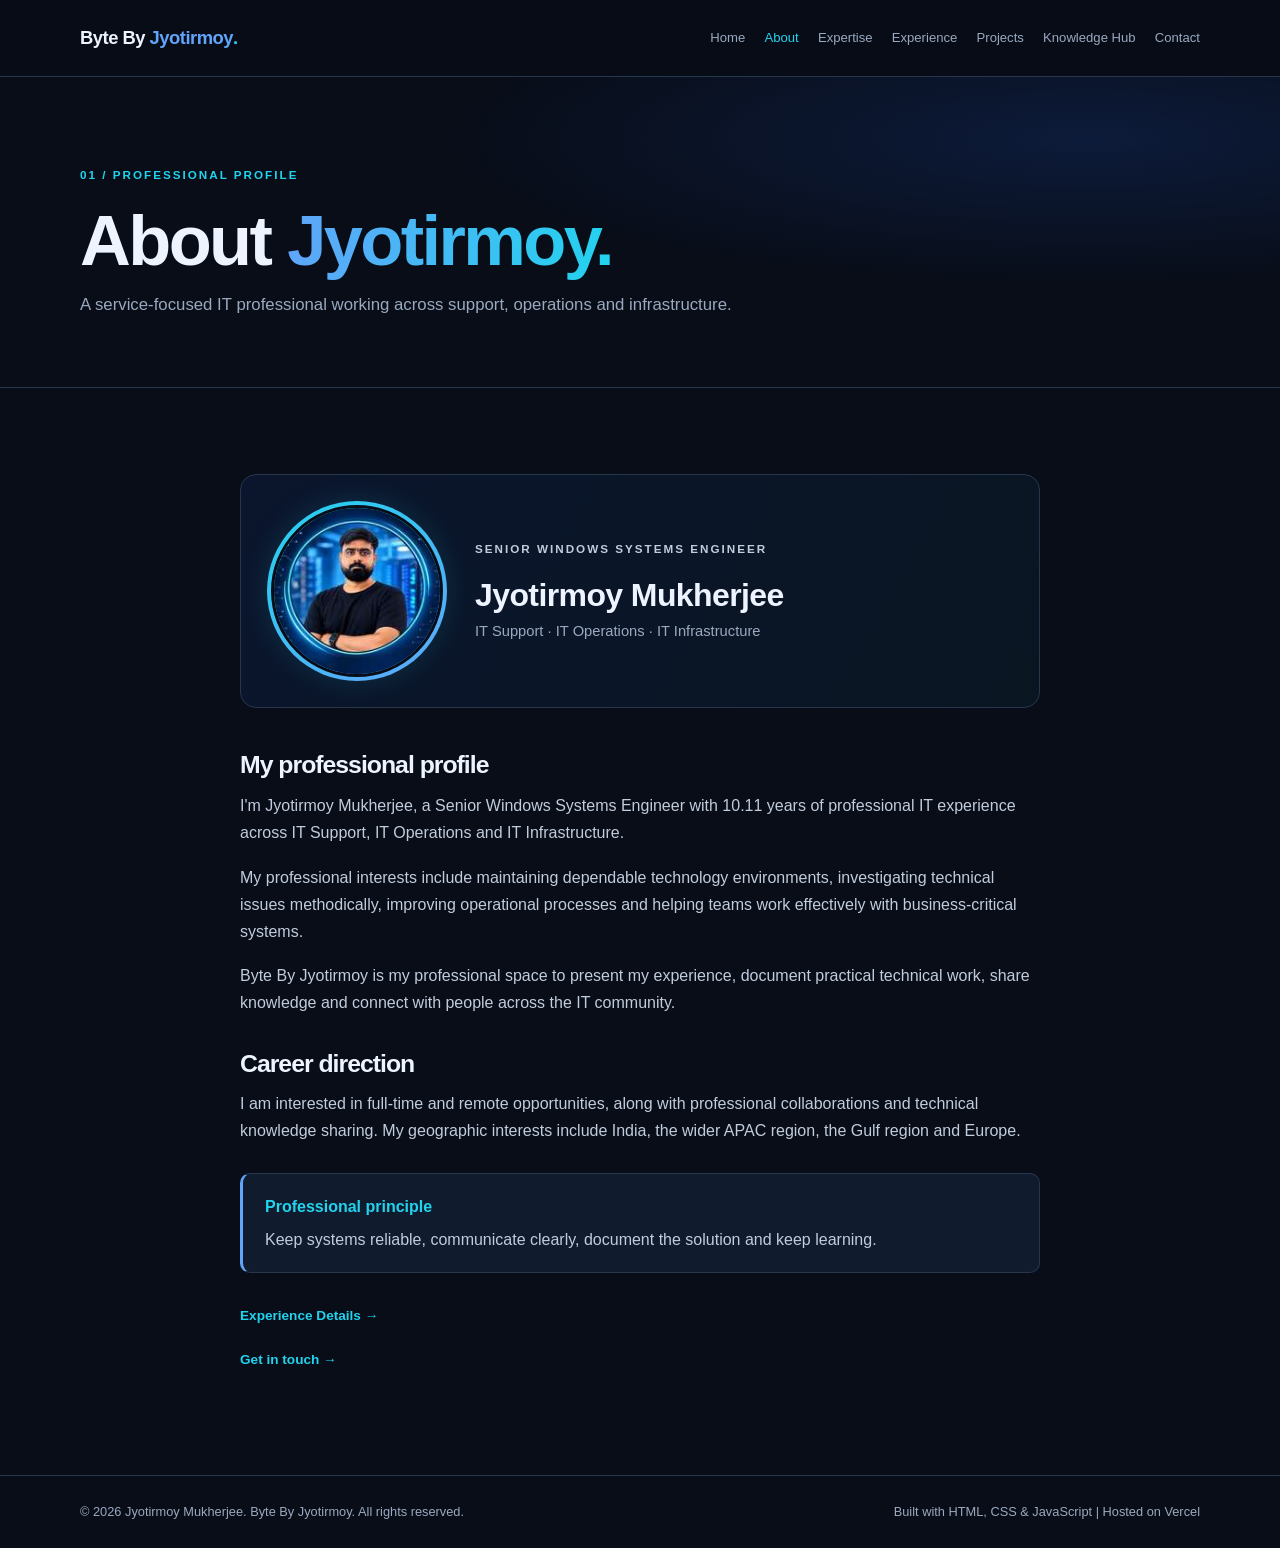
==== commit 6d277ee8: "Format About page links on separate lines" ====
--- a/pages/about.html
+++ b/pages/about.html
@@ -13,5 +13,6 @@
   <div class="about-portrait-frame"><img class="about-portrait" src="../assets/jyotirmoy-about-portrait.jpg" alt="Portrait of Jyotirmoy Mukherjee wearing a plain black T-shirt" width="180" height="180" fetchpriority="high"></div>
   <div class="about-profile-intro"><p class="eyebrow">Senior Windows Systems Engineer</p><h2>Jyotirmoy Mukherjee</h2><p>IT Support · IT Operations · IT Infrastructure</p></div>
 </div>
-<h2>My professional profile</h2><p>I'm Jyotirmoy Mukherjee, a Senior Windows Systems Engineer with 10.11 years of professional IT experience across IT Support, IT Operations and IT Infrastructure.</p><p>My professional interests include maintaining dependable technology environments, investigating technical issues methodically, improving operational processes and helping teams work effectively with business-critical systems.</p><p>Byte By Jyotirmoy is my professional space to present my experience, document practical technical work, share knowledge and connect with people across the IT community.</p><h2>Career direction</h2><p>I am interested in full-time and remote opportunities, along with professional collaborations and technical knowledge sharing. My geographic interests include India, the wider APAC region, the Gulf region and Europe.</p><div class="callout"><strong>Professional principle</strong><p>Keep systems reliable, communicate clearly, document the solution and keep learning.</p></div><a class="text-link" href="experience.html">Experience Details →</a><a class="text-link" href="contact.html">Get in touch →</a></div></section></main>
+<h2>My professional profile</h2><p>I'm Jyotirmoy Mukherjee, a Senior Windows Systems Engineer with 10.11 years of professional IT experience across IT Support, IT Operations and IT Infrastructure.</p><p>My professional interests include maintaining dependable technology environments, investigating technical issues methodically, improving operational processes and helping teams work effectively with business-critical systems.</p><p>Byte By Jyotirmoy is my professional space to present my experience, document practical technical work, share knowledge and connect with people across the IT community.</p><h2>Career direction</h2><p>I am interested in full-time and remote opportunities, along with professional collaborations and technical knowledge sharing. My geographic interests include India, the wider APAC region, the Gulf region and Europe.</p><div class="callout"><strong>Professional principle</strong><p>Keep systems reliable, communicate clearly, document the solution and keep learning.</p></div><p><a class="text-link" href="experience.html"><strong>Experience Details →</strong></a></p>
+<p><a class="text-link" href="contact.html"><strong>Get in touch →</strong></a></p></div></section></main>
 <footer class="site-footer"><div class="container footer-inner"><p>© <span data-year></span> Jyotirmoy Mukherjee. Byte By Jyotirmoy. All rights reserved.</p><p>Built with HTML, CSS &amp; JavaScript | Hosted on Vercel</p></div></footer><a class="back-top" href="#top" aria-label="Back to top">↑</a></body></html>
